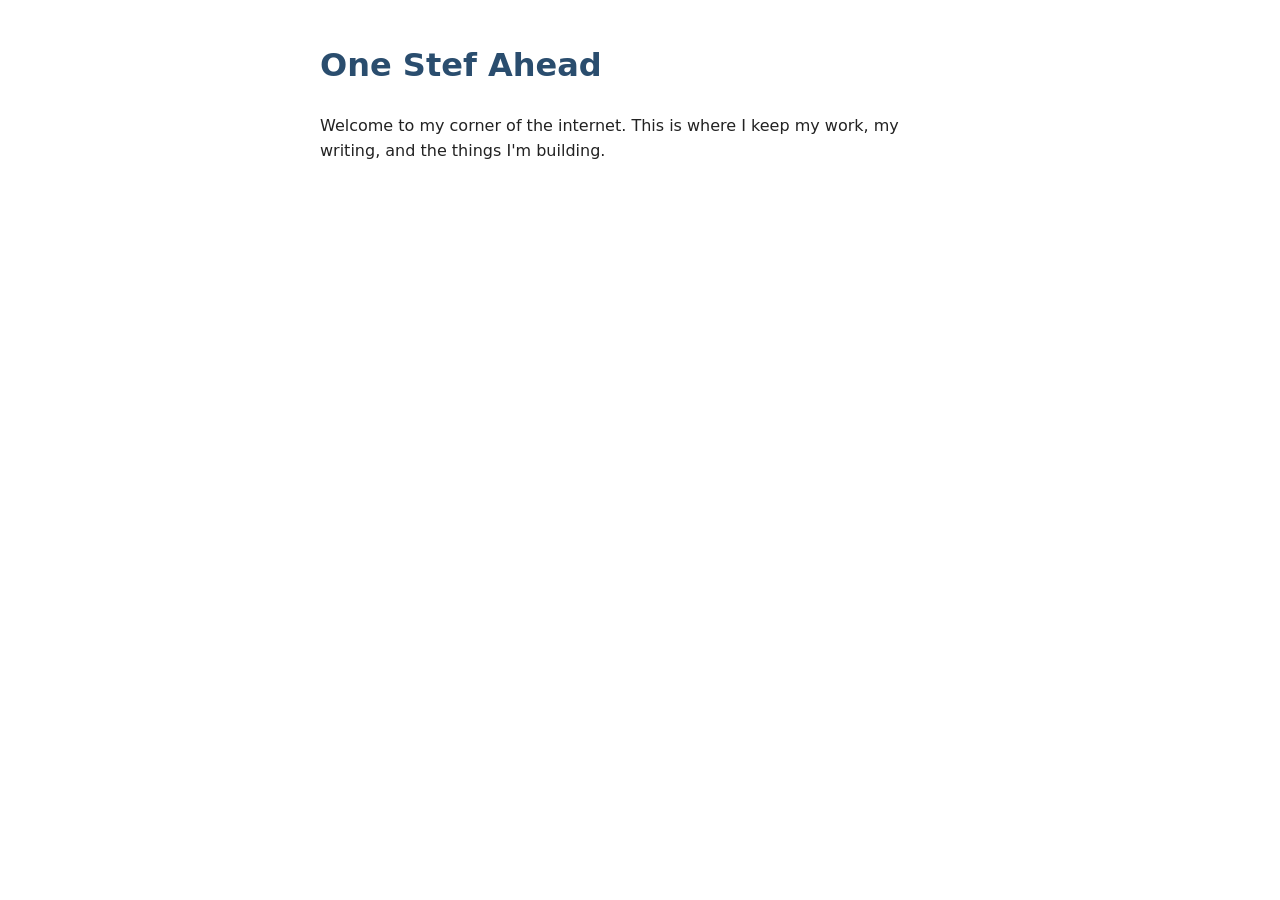
==== index.html @ 7581ebce "My first web page: profile with HTML and CSS" ====
<!DOCTYPE html>
<html lang="en">
  <head>
    <meta charset="UTF-8" />
    <title>Archive of my own</title>
    <link rel="stylesheet" href="styles.css"
  </head>
  <body>
    <h1>One Stef Ahead</h1>
    <p>Welcome to my corner of the internet. This is where I keep my work, my writing, and the things I'm building.</p>
  </body>
</html>
---- styles.css ----
body {
    font-family: system-ui, -apple-system, BlinkMacSystemFont, 'Segoe UI', Roboto, Oxygen, Ubuntu, Cantarell, 'Open Sans', 'Helvetica Neue', sans-serif;
    max-width: 640px;
    margin: 40px auto;
    padding: 0 20px;
    line-height: 1.6;
    color: #222
}

h1 {
    color: #2a4d6e
}
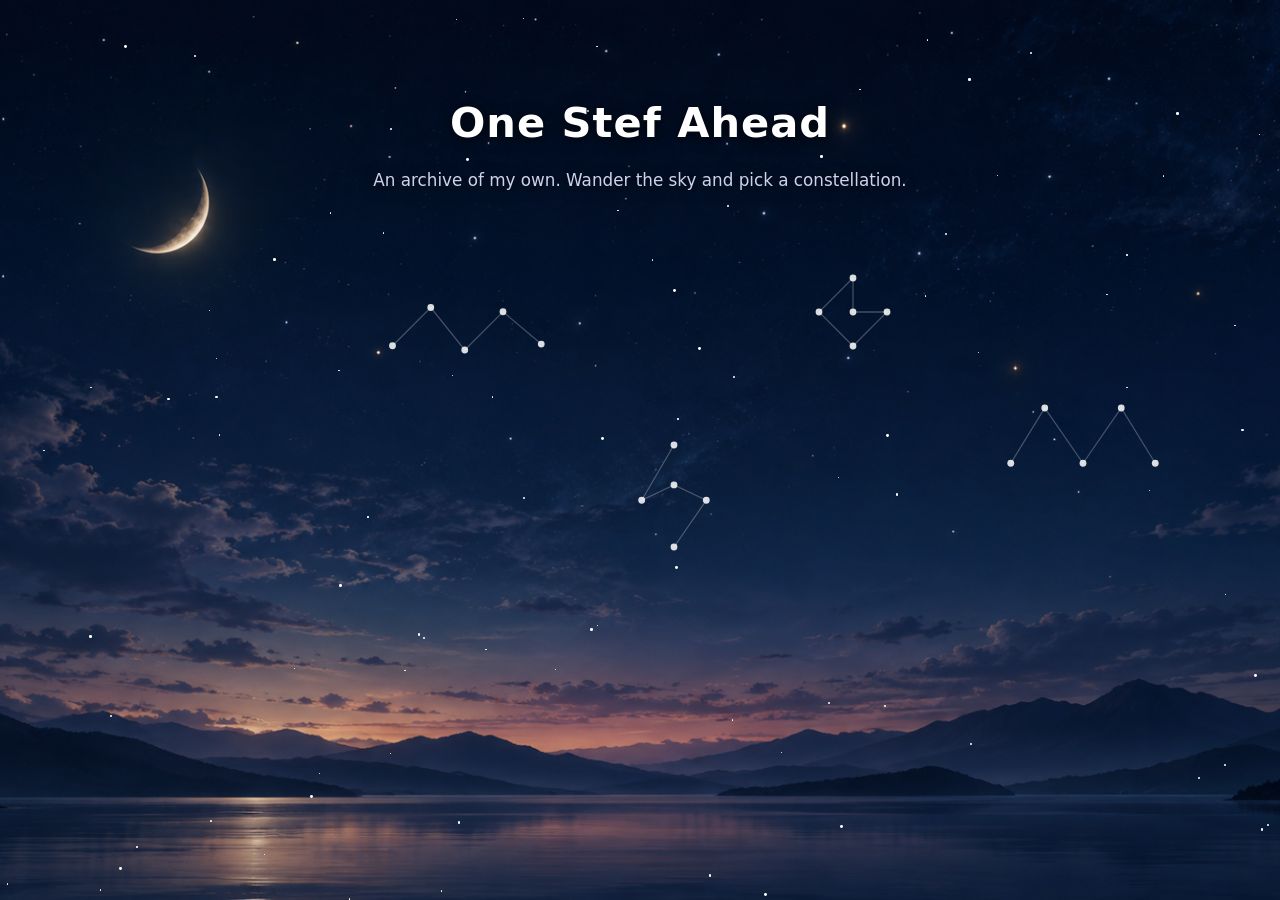
==== commit eba7b4a4: "Night-sky homepage with constellation navigation and twinkling stars" ====
--- a/index.html
+++ b/index.html
@@ -2,11 +2,71 @@
 <html lang="en">
   <head>
     <meta charset="UTF-8" />
+    <meta name="viewport" content="width=device-width, initial-scale=1.0" />
     <title>Archive of my own</title>
-    <link rel="stylesheet" href="styles.css"
+    <link rel="stylesheet" href="styles.css" />
   </head>
-  <body>
-    <h1>One Stef Ahead</h1>
-    <p>Welcome to my corner of the internet. This is where I keep my work, my writing, and the things I'm building.</p>
+  <body class="home">
+    <!-- Layer 1: the night-sky photo, pinned behind everything -->
+    <div class="sky"></div>
+    <!-- Layer 2: live twinkling stars (filled in by stars.js) -->
+    <div class="twinkles" id="twinkles"></div>
+
+    <!-- The welcome text -->
+    <header class="intro">
+      <h1>One Stef Ahead</h1>
+      <p>An archive of my own. Wander the sky and pick a constellation.</p>
+    </header>
+
+    <!-- The constellations = navigation. Each links to a page. -->
+    <nav class="constellations">
+    <a class="constellation" href="about.html" style="top:17%; left:30%;" aria-label="About Me">
+      <svg class="cst-svg" viewBox="0 0 200 150" preserveAspectRatio="xMidYMid meet">
+        <polyline class="cst-line" points="10,70 55,25 95,75 140,30 185,68" />
+        <circle class="cst-star" cx="10" cy="70" r="4" />
+        <circle class="cst-star" cx="55" cy="25" r="4" />
+        <circle class="cst-star" cx="95" cy="75" r="4" />
+        <circle class="cst-star" cx="140" cy="30" r="4" />
+        <circle class="cst-star" cx="185" cy="68" r="4" />
+      </svg>
+      <span class="cst-label">About Me</span>
+    </a>
+    <a class="constellation" href="garden.html" style="top:13%; left:60%;" aria-label="Secret Garden">
+      <svg class="cst-svg" viewBox="0 0 200 150" preserveAspectRatio="xMidYMid meet">
+        <polyline class="cst-line" points="100,15 60,55 100,95 140,55 100,55 100,15" />
+        <circle class="cst-star" cx="100" cy="15" r="4" />
+        <circle class="cst-star" cx="60" cy="55" r="4" />
+        <circle class="cst-star" cx="100" cy="95" r="4" />
+        <circle class="cst-star" cx="140" cy="55" r="4" />
+        <circle class="cst-star" cx="100" cy="55" r="4" />
+      </svg>
+      <span class="cst-label">Secret Garden</span>
+    </a>
+    <a class="constellation" href="playground.html" style="top:34%; left:78%;" aria-label="Playground">
+      <svg class="cst-svg" viewBox="0 0 200 150" preserveAspectRatio="xMidYMid meet">
+        <polyline class="cst-line" points="15,100 55,35 100,100 145,35 185,100" />
+        <circle class="cst-star" cx="15" cy="100" r="4" />
+        <circle class="cst-star" cx="55" cy="35" r="4" />
+        <circle class="cst-star" cx="100" cy="100" r="4" />
+        <circle class="cst-star" cx="145" cy="35" r="4" />
+        <circle class="cst-star" cx="185" cy="100" r="4" />
+      </svg>
+      <span class="cst-label">Playground</span>
+    </a>
+    <a class="constellation" href="projects.html" style="top:44%; left:46%;" aria-label="Projects">
+      <svg class="cst-svg" viewBox="0 0 200 150" preserveAspectRatio="xMidYMid meet">
+        <polyline class="cst-line" points="100,15 62,80 100,62 138,80 100,135" />
+        <circle class="cst-star" cx="100" cy="15" r="4" />
+        <circle class="cst-star" cx="62" cy="80" r="4" />
+        <circle class="cst-star" cx="100" cy="62" r="4" />
+        <circle class="cst-star" cx="138" cy="80" r="4" />
+        <circle class="cst-star" cx="100" cy="135" r="4" />
+      </svg>
+      <span class="cst-label">Projects</span>
+    </a>
+    </nav>
+
+    <!-- Layer 3: the JavaScript that generates the twinkles -->
+    <script src="stars.js"></script>
   </body>
 </html>
--- a/styles.css
+++ b/styles.css
@@ -1,12 +1,153 @@
+/* ================================================================
+   ARCHIVE OF MY OWN  —  styles
+   Layers, back to front:
+     .sky      (photo)        z-index -2
+     .twinkles (live stars)   z-index -1
+     text + constellations    on top
+   ================================================================ */
+
+/* ---- base ---- */
+* {
+    box-sizing: border-box;   /* padding/borders count INSIDE an element's width */
+    margin: 0;
+    padding: 0;
+}
+
 body {
     font-family: system-ui, -apple-system, BlinkMacSystemFont, 'Segoe UI', Roboto, Oxygen, Ubuntu, Cantarell, 'Open Sans', 'Helvetica Neue', sans-serif;
-    max-width: 640px;
-    margin: 40px auto;
-    padding: 0 20px;
     line-height: 1.6;
-    color: #222
+    color: #e8e8f0;
+    background-color: #0b0b1a;   /* fallback color before the photo loads */
+    min-height: 100vh;
+    overflow-x: hidden;
 }
 
-h1 {
-    color: #2a4d6e
-}+/* ===== Layer 1: the night-sky photo ===== */
+.sky {
+    position: fixed;
+    top: 0; left: 0;
+    width: 100%; height: 100%;
+    z-index: -2;                      /* furthest back */
+    background-image: url("sky.png");
+    background-size: cover;           /* fill screen, crop overflow */
+    background-position: center;
+}
+
+/* ===== Layer 2: live twinkling stars (filled by stars.js) ===== */
+.twinkles {
+    position: fixed;
+    top: 0; left: 0;
+    width: 100%; height: 100%;
+    z-index: -1;                      /* in front of photo, behind text */
+    pointer-events: none;             /* clicks pass through */
+}
+
+.star {
+    position: absolute;
+    background: #ffffff;
+    border-radius: 50%;               /* square -> circle */
+    animation: twinkle 3s ease-in-out infinite;
+}
+
+@keyframes twinkle {
+    0%   { opacity: 0.15; }
+    50%  { opacity: 1; }
+    100% { opacity: 0.15; }
+}
+
+/* ===== Intro text ===== */
+.intro {
+    position: relative;               /* sits on top, normal flow */
+    text-align: center;
+    padding-top: 10vh;                /* push down 10% of screen height */
+    padding-left: 20px;
+    padding-right: 20px;
+    text-shadow: 0 2px 14px rgba(0, 0, 0, 0.8);  /* readability halo */
+}
+
+.intro h1 {
+    font-size: 2.6rem;
+    font-weight: 600;
+    letter-spacing: 1px;
+    color: #ffffff;
+}
+
+.intro p {
+    margin-top: 10px;
+    color: #cfd2ec;
+    font-size: 1.05rem;
+}
+
+/* ===== Constellations = navigation ===== */
+.constellations {
+    position: relative;
+    width: 100%;
+    height: 60vh;                     /* room for them to spread out */
+}
+
+.constellation {
+    position: absolute;               /* each placed by its own top/left */
+    width: 170px;
+    height: 130px;
+    text-decoration: none;            /* no link underline */
+    display: block;
+}
+
+.cst-svg {
+    width: 100%;
+    height: 100%;
+    overflow: visible;
+}
+
+/* the star dots */
+.cst-star {
+    fill: #ffffff;
+    opacity: 0.85;
+    transition: fill 0.4s, r 0.4s;    /* smooth change on hover */
+}
+
+/* the connecting line */
+.cst-line {
+    fill: none;
+    stroke: rgba(255, 255, 255, 0.25);
+    stroke-width: 1.5;
+    transition: stroke 0.4s;
+}
+
+/* the label under each constellation */
+.cst-label {
+    display: block;
+    text-align: center;
+    margin-top: 6px;
+    color: #ffffff;
+    font-size: 0.95rem;
+    letter-spacing: 1px;
+    opacity: 0;                       /* hidden until hover */
+    transition: opacity 0.4s;
+    text-shadow: 0 1px 10px rgba(0, 0, 0, 0.9);
+}
+
+/* ---- hover: light the constellation up ---- */
+.constellation:hover .cst-label { opacity: 1; }
+.constellation:hover .cst-line  { stroke: rgba(185, 167, 255, 0.9); }
+.constellation:hover .cst-star  { fill: #b9a7ff; opacity: 1; }
+
+/* ===== Inner pages (About, Garden, etc.) ===== */
+.page {
+    position: relative;
+    max-width: 640px;
+    margin: 0 auto;
+    padding: 14vh 24px 60px;
+    text-shadow: 0 2px 14px rgba(0, 0, 0, 0.8);
+}
+.page h1 { font-size: 2.2rem; color: #ffffff; margin-bottom: 14px; }
+.page p  { color: #d7daf0; font-size: 1.1rem; }
+.back {
+    display: inline-block;
+    margin-bottom: 30px;
+    color: #b9a7ff;
+    text-decoration: none;
+    font-size: 0.95rem;
+    transition: color 0.3s;
+}
+.back:hover { color: #ffffff; }
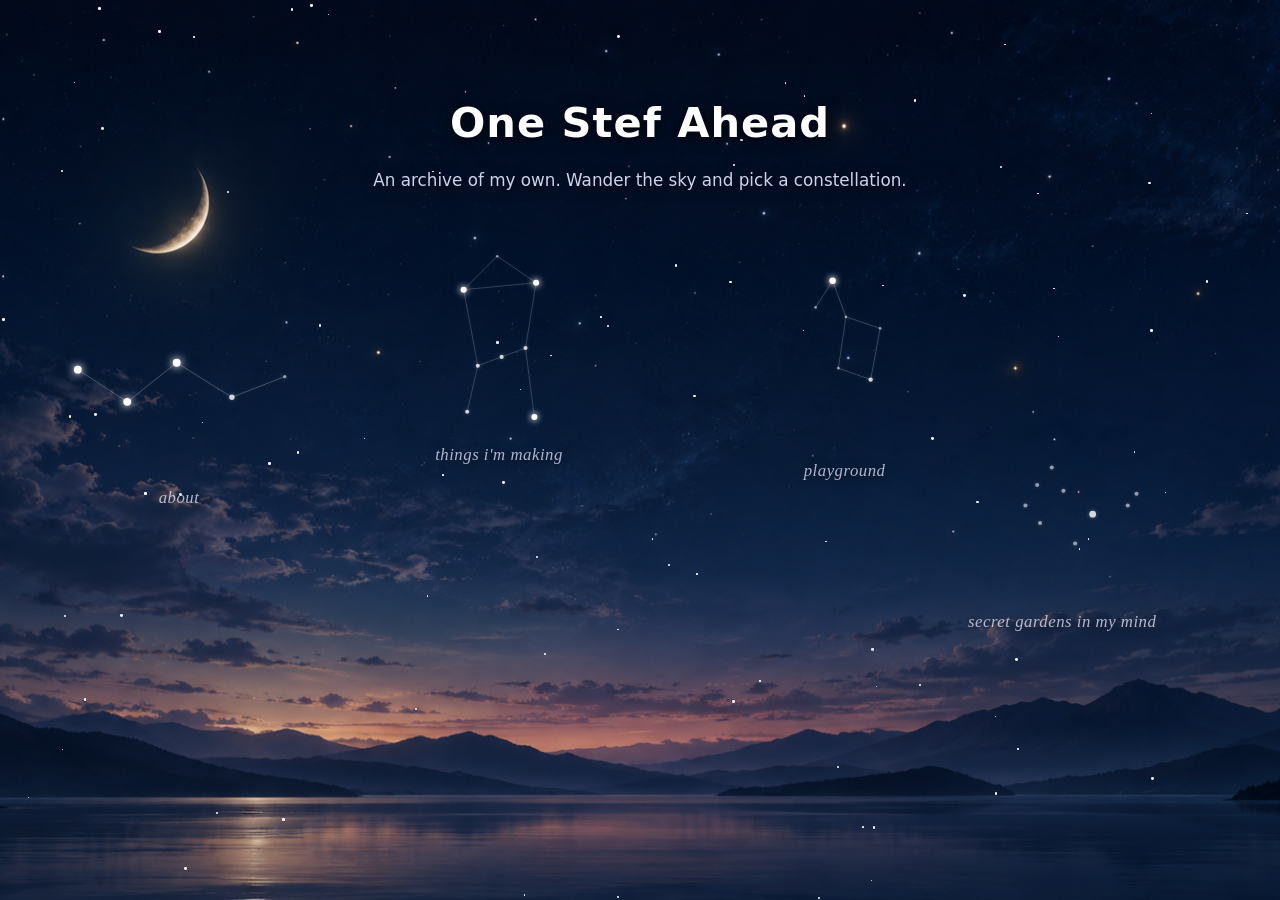
==== commit 5b957058: "More accurate constellations and fix Pleiades hover" ====
--- a/index.html
+++ b/index.html
@@ -7,66 +7,88 @@
     <link rel="stylesheet" href="styles.css" />
   </head>
   <body class="home">
-    <!-- Layer 1: the night-sky photo, pinned behind everything -->
     <div class="sky"></div>
-    <!-- Layer 2: live twinkling stars (filled in by stars.js) -->
     <div class="twinkles" id="twinkles"></div>
 
-    <!-- The welcome text -->
     <header class="intro">
       <h1>One Stef Ahead</h1>
       <p>An archive of my own. Wander the sky and pick a constellation.</p>
     </header>
 
-    <!-- The constellations = navigation. Each links to a page. -->
     <nav class="constellations">
-    <a class="constellation" href="about.html" style="top:17%; left:30%;" aria-label="About Me">
-      <svg class="cst-svg" viewBox="0 0 200 150" preserveAspectRatio="xMidYMid meet">
-        <polyline class="cst-line" points="10,70 55,25 95,75 140,30 185,68" />
-        <circle class="cst-star" cx="10" cy="70" r="4" />
-        <circle class="cst-star" cx="55" cy="25" r="4" />
-        <circle class="cst-star" cx="95" cy="75" r="4" />
-        <circle class="cst-star" cx="140" cy="30" r="4" />
-        <circle class="cst-star" cx="185" cy="68" r="4" />
-      </svg>
-      <span class="cst-label">About Me</span>
-    </a>
-    <a class="constellation" href="garden.html" style="top:13%; left:60%;" aria-label="Secret Garden">
-      <svg class="cst-svg" viewBox="0 0 200 150" preserveAspectRatio="xMidYMid meet">
-        <polyline class="cst-line" points="100,15 60,55 100,95 140,55 100,55 100,15" />
-        <circle class="cst-star" cx="100" cy="15" r="4" />
-        <circle class="cst-star" cx="60" cy="55" r="4" />
-        <circle class="cst-star" cx="100" cy="95" r="4" />
-        <circle class="cst-star" cx="140" cy="55" r="4" />
-        <circle class="cst-star" cx="100" cy="55" r="4" />
-      </svg>
-      <span class="cst-label">Secret Garden</span>
-    </a>
-    <a class="constellation" href="playground.html" style="top:34%; left:78%;" aria-label="Playground">
-      <svg class="cst-svg" viewBox="0 0 200 150" preserveAspectRatio="xMidYMid meet">
-        <polyline class="cst-line" points="15,100 55,35 100,100 145,35 185,100" />
-        <circle class="cst-star" cx="15" cy="100" r="4" />
-        <circle class="cst-star" cx="55" cy="35" r="4" />
-        <circle class="cst-star" cx="100" cy="100" r="4" />
-        <circle class="cst-star" cx="145" cy="35" r="4" />
-        <circle class="cst-star" cx="185" cy="100" r="4" />
-      </svg>
-      <span class="cst-label">Playground</span>
-    </a>
-    <a class="constellation" href="projects.html" style="top:44%; left:46%;" aria-label="Projects">
-      <svg class="cst-svg" viewBox="0 0 200 150" preserveAspectRatio="xMidYMid meet">
-        <polyline class="cst-line" points="100,15 62,80 100,62 138,80 100,135" />
-        <circle class="cst-star" cx="100" cy="15" r="4" />
-        <circle class="cst-star" cx="62" cy="80" r="4" />
-        <circle class="cst-star" cx="100" cy="62" r="4" />
-        <circle class="cst-star" cx="138" cy="80" r="4" />
-        <circle class="cst-star" cx="100" cy="135" r="4" />
-      </svg>
-      <span class="cst-label">Projects</span>
-    </a>
+      <a class="constellation" href="about.html" style="top:17%; left:5%;" aria-label="about">
+        <svg class="cst-svg" viewBox="0 0 200 110" preserveAspectRatio="xMidYMid meet">
+        <rect class="cst-hit" x="0" y="0" width="200" height="110" fill="transparent" pointer-events="all" />
+        <line class="cst-line" x1="12" y1="46" x2="55" y2="74" />
+        <line class="cst-line" x1="55" y1="74" x2="98" y2="40" />
+        <line class="cst-line" x1="98" y1="40" x2="146" y2="70" />
+        <line class="cst-line" x1="146" y1="70" x2="192" y2="52" />
+        <circle class="cst-star bright" cx="12" cy="46" r="3.4" opacity="1.0" />
+        <circle class="cst-star bright" cx="55" cy="74" r="3.4" opacity="1.0" />
+        <circle class="cst-star bright" cx="98" cy="40" r="3.4" opacity="1.0" />
+        <circle class="cst-star" cx="146" cy="70" r="2.3" opacity="0.8" />
+        <circle class="cst-star" cx="192" cy="52" r="1.4" opacity="0.55" />
+        </svg>
+        <span class="cst-label">about</span>
+      </a>
+      <a class="constellation" href="projects.html" style="top:9%; left:30%;" aria-label="things i'm making">
+        <svg class="cst-svg" viewBox="0 0 220 215" preserveAspectRatio="xMidYMid meet">
+        <rect class="cst-hit" x="0" y="0" width="220" height="215" fill="transparent" pointer-events="all" />
+        <line class="cst-line" x1="108" y1="16" x2="70" y2="54" />
+        <line class="cst-line" x1="108" y1="16" x2="152" y2="46" />
+        <line class="cst-line" x1="70" y1="54" x2="152" y2="46" />
+        <line class="cst-line" x1="70" y1="54" x2="86" y2="140" />
+        <line class="cst-line" x1="152" y1="46" x2="140" y2="120" />
+        <line class="cst-line" x1="140" y1="120" x2="113" y2="130" />
+        <line class="cst-line" x1="113" y1="130" x2="86" y2="140" />
+        <line class="cst-line" x1="86" y1="140" x2="74" y2="192" />
+        <line class="cst-line" x1="140" y1="120" x2="150" y2="198" />
+        <circle class="cst-star" cx="108" cy="16" r="1.4" opacity="0.55" />
+        <circle class="cst-star bright" cx="70" cy="54" r="3.4" opacity="1.0" />
+        <circle class="cst-star bright" cx="152" cy="46" r="3.4" opacity="1.0" />
+        <circle class="cst-star" cx="140" cy="120" r="2.3" opacity="0.8" />
+        <circle class="cst-star" cx="113" cy="130" r="2.3" opacity="0.8" />
+        <circle class="cst-star" cx="86" cy="140" r="2.3" opacity="0.8" />
+        <circle class="cst-star bright" cx="150" cy="198" r="3.4" opacity="1.0" />
+        <circle class="cst-star" cx="74" cy="192" r="2.3" opacity="0.8" />
+        </svg>
+        <span class="cst-label">things i'm making</span>
+      </a>
+      <a class="constellation" href="playground.html" style="top:12%; left:57%;" aria-label="playground">
+        <svg class="cst-svg" viewBox="0 0 170 200" preserveAspectRatio="xMidYMid meet">
+        <rect class="cst-hit" x="0" y="0" width="170" height="200" fill="transparent" pointer-events="all" />
+        <line class="cst-line" x1="72" y1="24" x2="54" y2="52" />
+        <line class="cst-line" x1="72" y1="24" x2="86" y2="62" />
+        <line class="cst-line" x1="86" y1="62" x2="122" y2="74" />
+        <line class="cst-line" x1="122" y1="74" x2="112" y2="128" />
+        <line class="cst-line" x1="112" y1="128" x2="78" y2="116" />
+        <line class="cst-line" x1="78" y1="116" x2="86" y2="62" />
+        <circle class="cst-star bright" cx="72" cy="24" r="3.4" opacity="1.0" />
+        <circle class="cst-star" cx="54" cy="52" r="1.4" opacity="0.55" />
+        <circle class="cst-star" cx="86" cy="62" r="1.4" opacity="0.55" />
+        <circle class="cst-star" cx="122" cy="74" r="1.4" opacity="0.55" />
+        <circle class="cst-star" cx="112" cy="128" r="2.3" opacity="0.8" />
+        <circle class="cst-star" cx="78" cy="116" r="1.4" opacity="0.55" />
+        </svg>
+        <span class="cst-label">playground</span>
+      </a>
+      <a class="constellation" href="garden.html" style="top:40%; left:74%;" aria-label="secret gardens in my mind">
+        <svg class="cst-svg" viewBox="0 0 150 130" preserveAspectRatio="xMidYMid meet">
+        <rect class="cst-hit" x="0" y="0" width="150" height="130" fill="transparent" pointer-events="all" />
+        <circle class="cst-star" cx="96" cy="72" r="2.3" opacity="0.8" />
+        <circle class="cst-star" cx="120" cy="66" r="1.4" opacity="0.55" />
+        <circle class="cst-star" cx="126" cy="58" r="1.4" opacity="0.55" />
+        <circle class="cst-star" cx="76" cy="56" r="1.4" opacity="0.55" />
+        <circle class="cst-star" cx="60" cy="78" r="1.4" opacity="0.55" />
+        <circle class="cst-star" cx="84" cy="92" r="1.4" opacity="0.55" />
+        <circle class="cst-star" cx="58" cy="52" r="1.4" opacity="0.55" />
+        <circle class="cst-star" cx="50" cy="66" r="1.4" opacity="0.55" />
+        <circle class="cst-star" cx="68" cy="40" r="1.4" opacity="0.55" />
+        </svg>
+        <span class="cst-label">secret gardens in my mind</span>
+      </a>
     </nav>
 
-    <!-- Layer 3: the JavaScript that generates the twinkles -->
     <script src="stars.js"></script>
   </body>
 </html>
--- a/styles.css
+++ b/styles.css
@@ -14,7 +14,7 @@
 }
 
 body {
-    font-family: system-ui, -apple-system, BlinkMacSystemFont, 'Segoe UI', Roboto, Oxygen, Ubuntu, Cantarell, 'Open Sans', 'Helvetica Neue', sans-serif;
+    font-family: system-ui, 'Helvetica';
     line-height: 1.6;
     color: #e8e8f0;
     background-color: #0b0b1a;   /* fallback color before the photo loads */
@@ -87,8 +87,8 @@
 
 .constellation {
     position: absolute;               /* each placed by its own top/left */
-    width: 170px;
-    height: 130px;
+    width: 230px;
+    height: 190px;
     text-decoration: none;            /* no link underline */
     display: block;
 }
@@ -99,38 +99,49 @@
     overflow: visible;
 }
 
+/* soft glow for the whole figure (CSS filter on the SVG) */
+.cst-svg { filter: drop-shadow(0 0 2px rgba(255,255,255,0.35)); }
+
 /* the star dots */
 .cst-star {
-    fill: #ffffff;
-    opacity: 0.85;
-    transition: fill 0.4s, r 0.4s;    /* smooth change on hover */
+    fill: #fdfdff;
+    transition: fill 0.5s, opacity 0.5s;
 }
 
-/* the connecting line */
-.cst-line {
-    fill: none;
-    stroke: rgba(255, 255, 255, 0.25);
-    stroke-width: 1.5;
-    transition: stroke 0.4s;
+/* bright anchor stars get an extra glow */
+.cst-star.bright {
+    filter: drop-shadow(0 0 4px rgba(255, 255, 255, 0.9));
 }
 
-/* the label under each constellation */
+/* the delicate connecting lines */
+.cst-line {
+    stroke: rgba(255, 255, 255, 0.3);
+    stroke-width: 0.7;                 /* hair-thin */
+    transition: stroke 0.5s;
+}
+
+/* the label sitting in the sky, always visible (lowercase italic serif) */
 .cst-label {
     display: block;
     text-align: center;
-    margin-top: 6px;
-    color: #ffffff;
-    font-size: 0.95rem;
-    letter-spacing: 1px;
-    opacity: 0;                       /* hidden until hover */
-    transition: opacity 0.4s;
-    text-shadow: 0 1px 10px rgba(0, 0, 0, 0.9);
+    margin-top: 2px;
+    color: #e9e6ff;
+    font-family: Georgia, 'Times New Roman', serif;
+    font-style: italic;
+    font-size: 1.05rem;
+    letter-spacing: 0.5px;
+    opacity: 0.75;                     /* softly present, not hidden */
+    transition: opacity 0.5s, color 0.5s;
+    text-shadow: 0 1px 12px rgba(0, 0, 0, 0.9);
 }
 
-/* ---- hover: light the constellation up ---- */
-.constellation:hover .cst-label { opacity: 1; }
-.constellation:hover .cst-line  { stroke: rgba(185, 167, 255, 0.9); }
-.constellation:hover .cst-star  { fill: #b9a7ff; opacity: 1; }
+/* invisible hover catcher so the WHOLE constellation box is hoverable */
+.cst-hit { fill: transparent; }
+
+/* ---- hover: the constellation brightens & lavender tint ---- */
+.constellation:hover .cst-label { opacity: 1; color: #ffffff; }
+.constellation:hover .cst-line  { stroke: rgba(201, 186, 255, 0.95); }
+.constellation:hover .cst-star  { fill: #d6ccff; }
 
 /* ===== Inner pages (About, Garden, etc.) ===== */
 .page {
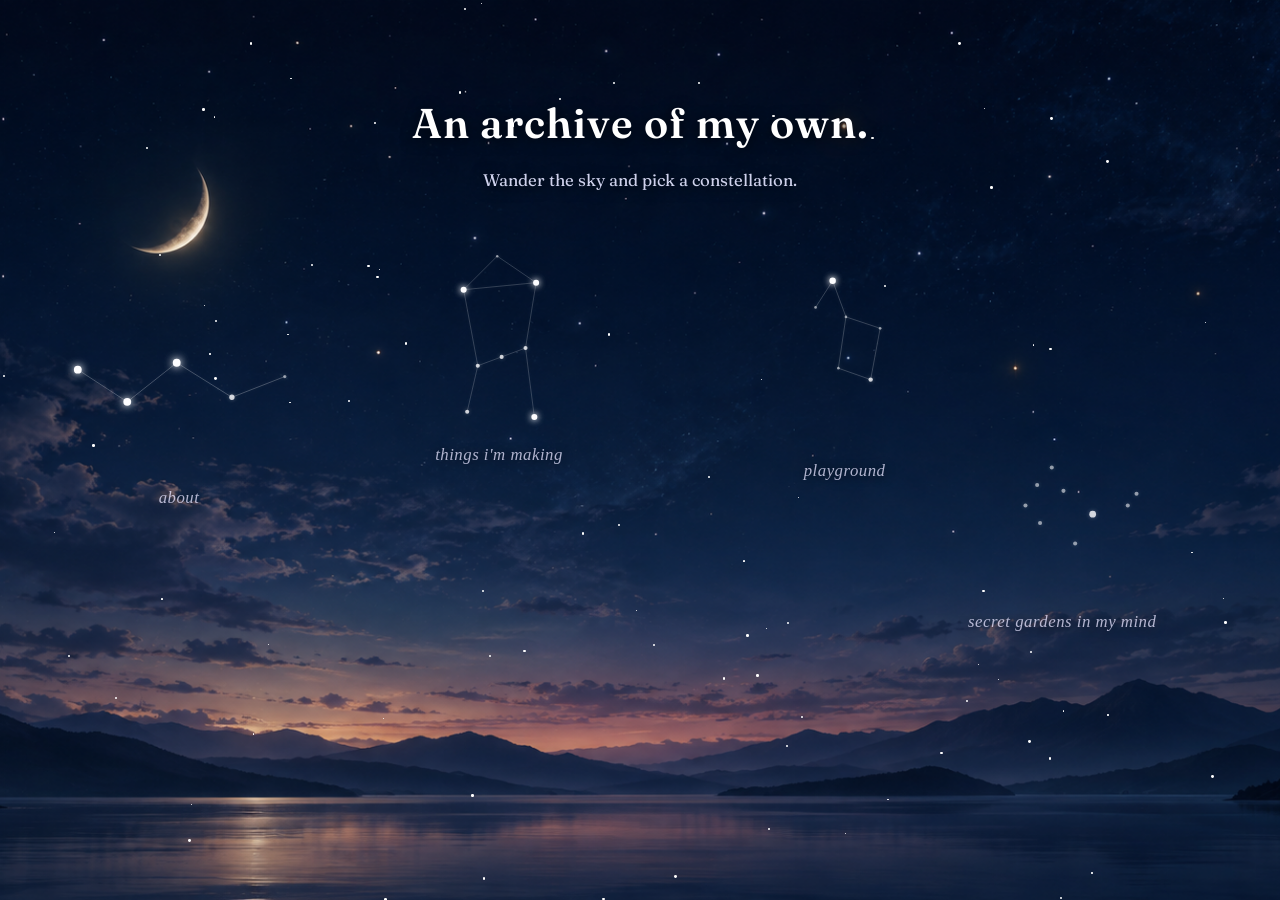
==== commit aa4d5c21: "fonts" ====
--- a/index.html
+++ b/index.html
@@ -4,6 +4,8 @@
     <meta charset="UTF-8" />
     <meta name="viewport" content="width=device-width, initial-scale=1.0" />
     <title>Archive of my own</title>
+       <link rel="preconnect" href="https://fonts.googleapis.com" />
+       <link href="https://fonts.googleapis.com/css2?family=Fraunces:ital,opsz,wght@0,400;0,600;1,500&display=swap" rel="stylesheet" />
     <link rel="stylesheet" href="styles.css" />
   </head>
   <body class="home">
@@ -11,8 +13,8 @@
     <div class="twinkles" id="twinkles"></div>
 
     <header class="intro">
-      <h1>One Stef Ahead</h1>
-      <p>An archive of my own. Wander the sky and pick a constellation.</p>
+      <h1>An archive of my own.</h1>
+      <p> Wander the sky and pick a constellation.</p>
     </header>
 
     <nav class="constellations">
--- a/styles.css
+++ b/styles.css
@@ -14,7 +14,7 @@
 }
 
 body {
-    font-family: system-ui, 'Helvetica';
+    font-family: 'Fraunces', Georgia, serif;
     line-height: 1.6;
     color: #e8e8f0;
     background-color: #0b0b1a;   /* fallback color before the photo loads */
@@ -143,6 +143,24 @@
 .constellation:hover .cst-line  { stroke: rgba(201, 186, 255, 0.95); }
 .constellation:hover .cst-star  { fill: #d6ccff; }
 
+/* ---- phones: stop scattering the constellations, stack them in a column ---- */
+@media (max-width: 760px) {
+    .constellations {
+        height: auto;                 /* no fixed sky height — grow to fit */
+        display: flex;
+        flex-direction: column;       /* one on top of the next */
+        align-items: center;          /* centered horizontally */
+        gap: 30px;                    /* breathing room between them */
+        padding: 10px 20px 70px;
+    }
+    .constellation {
+        position: static;             /* ignore the desktop top/left scatter */
+        width: 210px;
+        height: auto;                 /* let each figure size to its own shape */
+    }
+    .cst-svg { height: auto; }        /* keep each constellation's proportions */
+}
+
 /* ===== Inner pages (About, Garden, etc.) ===== */
 .page {
     position: relative;
@@ -162,3 +180,273 @@
     transition: color 0.3s;
 }
 .back:hover { color: #ffffff; }
+
+
+/* ================================================================
+   ABOUT PAGE — light cream theme (scrapbook)
+   ================================================================ */
+/* Robust cream background: a class on <html> works in every browser,
+   unlike html:has(...) which some mobile browsers don't support. */
+html.cream { background: #f6f1e7; }
+html:has(body.light) { background: #f6f1e7; }   /* belt-and-suspenders */
+body.light {
+    background: #f6f1e7;            /* warm cream */
+    color: #4a4038;                /* soft brown-grey text */
+    min-height: 100vh;
+    /* faint paper grain so the cream feels like real scrapbook paper */
+    background-image:
+        radial-gradient(circle at 20% 30%, rgba(201,176,139,0.07) 0, transparent 40%),
+        radial-gradient(circle at 80% 70%, rgba(201,176,139,0.07) 0, transparent 40%);
+}
+/* the About page has no sky/twinkle layers, so cover any that leak */
+body.light .sky, body.light .twinkles { display: none; }
+
+.light-back {
+    display: inline-block;
+    margin: 24px 0 0 28px;
+    color: #a98b6b;
+    font-family: Georgia, serif;
+    font-style: italic;
+    text-decoration: none;
+    font-size: 1rem;
+}
+.light-back:hover { color: #6f5a44; }
+
+.about {
+    max-width: 1040px;
+    margin: 0 auto;
+    padding: 20px 28px 80px;
+    display: grid;
+    grid-template-columns: 1fr 1.1fr;   /* two columns: photo | text */
+    gap: 48px;
+    align-items: start;
+}
+
+/* ---- left: portrait as a taped polaroid ---- */
+.about-photo { position: relative; }
+
+/* the polaroid: white card, thick bottom border, slight tilt */
+.polaroid {
+    position: relative;
+    background: #fffdf8;
+    padding: 12px 12px 48px;        /* big bottom = polaroid chin */
+    border-radius: 2px;
+    box-shadow: 0 14px 36px rgba(120, 95, 60, 0.28);
+    transform: rotate(-2.5deg);     /* casually placed */
+    max-width: 340px;               /* never balloons on mobile */
+    margin: 10px auto 0;
+}
+/* a strip of "washi tape" at the top */
+.polaroid::before {
+    content: "";
+    position: absolute;
+    top: -14px; left: 50%;
+    transform: translateX(-50%) rotate(-3deg);
+    width: 120px; height: 28px;
+    background: rgba(192, 168, 150, 0.45);
+    box-shadow: 0 2px 6px rgba(0,0,0,0.08);
+}
+.polaroid img {
+    display: block;
+    width: 100%;
+    height: auto;
+    border-radius: 1px;
+    /* crop to a shorter 4:5 frame instead of the tall 2:3 original.
+       object-fit:cover fills the frame and trims the overflow;
+       object-position pins it near the top so the face stays in view. */
+    aspect-ratio: 4 / 5;
+    object-fit: cover;
+    object-position: center 20%;
+}
+.polaroid-caption {
+    font-family: 'Caveat', Georgia, serif;
+    font-size: 1.6rem;
+    text-align: center;
+    color: #6f5a44;
+    margin-top: 10px;
+    line-height: 1;
+}
+.photo-note {
+    margin-top: 26px;
+    font-family: 'Caveat', Georgia, serif;
+    font-size: 1.4rem;
+    color: #a98b6b;
+    line-height: 1.5;
+    text-align: center;
+    transform: rotate(-1deg);
+}
+
+/* ---- scrapbook extras ---- */
+
+/* a round "sticker" that peeks over the corner of the polaroid */
+.sticker {
+    position: absolute;
+    top: 2px; right: 6px;
+    width: 46px; height: 46px;
+    display: flex; align-items: center; justify-content: center;
+    background: #f7d9d2;
+    border-radius: 50%;
+    box-shadow: 0 3px 8px rgba(120,95,60,0.25);
+    font-size: 1.3rem;
+    transform: rotate(12deg);
+    z-index: 3;
+}
+.sticker-heart { color: #d98c7a; }
+
+/* a little "filed in the archive" stamp under the photo */
+.date-stamp {
+    margin-top: 14px;
+    text-align: center;
+    font-family: 'Courier New', monospace;
+    font-size: 0.7rem;
+    letter-spacing: 1px;
+    text-transform: uppercase;
+    color: #bca488;
+    border: 1px dashed #cdb79a;
+    display: inline-block;
+    padding: 4px 10px;
+    border-radius: 2px;
+    transform: rotate(-2deg);
+    position: relative;
+    left: 50%;
+    translate: -50% 0;
+}
+
+/* a hand-drawn dashed frame around the whole scrapbook page */
+.about {
+    border: 2px dashed #d8c6a8;
+    border-radius: 10px;
+    background: rgba(255,253,248,0.35);
+}
+
+/* a second strip of washi tape, different color, bottom-left of polaroid */
+.polaroid::after {
+    content: "";
+    position: absolute;
+    bottom: 30px; left: -16px;
+    transform: rotate(38deg);
+    width: 90px; height: 24px;
+    background: rgba(176, 192, 170, 0.5);   /* sage green tape */
+    box-shadow: 0 2px 6px rgba(0,0,0,0.08);
+    z-index: 2;
+}
+
+/* a hand-drawn wavy underline beneath "a few coordinates" */
+.coord-title {
+    position: relative;
+    padding-bottom: 14px;      /* room for the underline below the text */
+}
+.coord-title::after {
+    content: "";
+    position: absolute;
+    left: 0; bottom: 0;
+    width: 130px; height: 5px;
+    background: repeating-linear-gradient(
+        -45deg,
+        #d6a97e 0 3px,
+        transparent 3px 6px
+    );
+    border-radius: 3px;
+}
+
+/* ---- right: text ---- */
+.eyebrow {
+    text-transform: uppercase;
+    letter-spacing: 3px;
+    font-size: 0.75rem;
+    color: #b49877;
+    margin-bottom: 8px;
+}
+.about-text h1 {
+    font-family: Georgia, 'Times New Roman', serif;
+    font-weight: 500;
+    font-size: 4rem;
+    line-height: 1;
+    color: #5a4632;
+    margin-bottom: 10px;
+}
+.tagline {
+    text-transform: uppercase;
+    letter-spacing: 4px;
+    font-size: 0.8rem;
+    color: #9a7f5f;
+    margin-bottom: 26px;
+}
+.lede {
+    font-family: Georgia, serif;
+    font-size: 1.4rem;
+    line-height: 1.5;
+    color: #4a4038;
+    margin-bottom: 40px;
+}
+
+.coord-title {
+    text-transform: uppercase;
+    letter-spacing: 3px;
+    font-size: 0.8rem;
+    font-weight: 600;
+    color: #9a7f5f;
+    margin-bottom: 20px;
+    border-top: 1px solid #ddd0bb;
+    padding-top: 22px;
+}
+.coordinates {
+    display: grid;
+    grid-template-columns: 1fr 1fr;    /* 2x2 grid of coordinates */
+    gap: 22px 28px;
+}
+/* each coordinate = a little paper card, slightly tilted */
+.coord {
+    display: flex;
+    gap: 14px;
+    align-items: flex-start;
+    background: #fffdf8;
+    padding: 16px 18px;
+    border-radius: 3px;
+    box-shadow: 0 6px 16px rgba(120, 95, 60, 0.14);
+}
+.coord:nth-child(1) { transform: rotate(-1.5deg); }
+.coord:nth-child(2) { transform: rotate(1.2deg); }
+.coord:nth-child(3) { transform: rotate(1deg); }
+.coord:nth-child(4) { transform: rotate(-1deg); }
+.coord-icon {
+    font-size: 1.5rem;
+    color: #a98b6b;
+    line-height: 1.2;
+    flex-shrink: 0;
+}
+.coord strong {
+    display: block;
+    font-size: 1.05rem;
+    color: #5a4632;
+    margin-bottom: 2px;
+}
+.coord small {
+    display: block;
+    font-size: 0.8rem;
+    line-height: 1.5;
+    text-transform: uppercase;
+    letter-spacing: 1px;
+    color: #a2927d;
+}
+.more-soon {
+    margin-top: 40px;
+    font-family: Georgia, serif;
+    font-style: italic;
+    color: #b49877;
+}
+
+/* ---- phones: stack to one column ---- */
+@media (max-width: 760px) {
+    .about {
+        grid-template-columns: 1fr;
+        gap: 28px;
+        padding: 10px 20px 70px;
+        text-align: center;
+    }
+    .about-text h1 { font-size: 3rem; }
+    .coordinates { grid-template-columns: 1fr; }
+    .coord { text-align: left; }        /* keep card text left-aligned */
+    .coord-title { text-align: center; }
+    .polaroid { max-width: 280px; }     /* comfortable photo size on phones */
+}
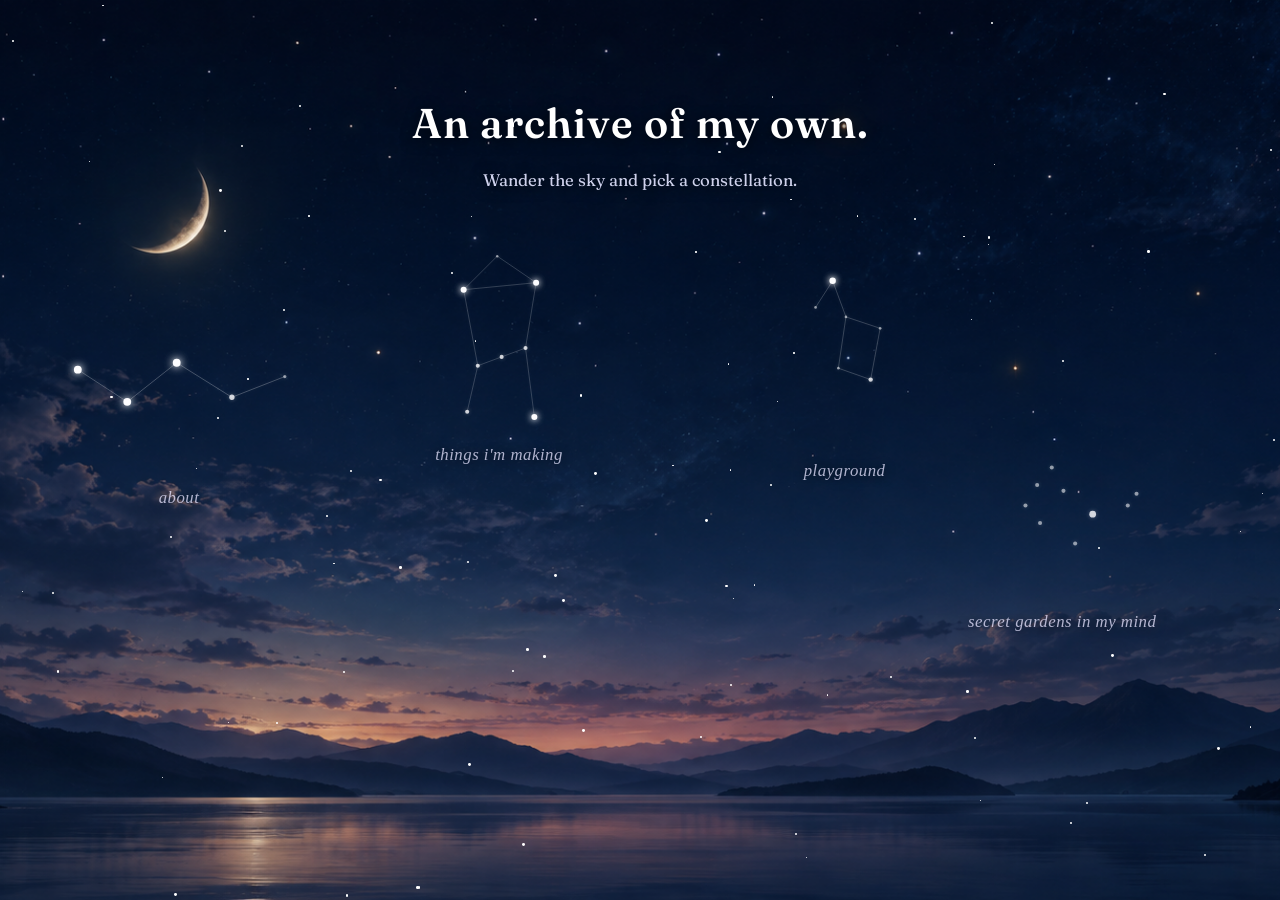
==== commit b762fd44: "Add cache-buster to styles.css link so new Fraunces font loads for visitors" ====
--- a/index.html
+++ b/index.html
@@ -6,7 +6,7 @@
     <title>Archive of my own</title>
        <link rel="preconnect" href="https://fonts.googleapis.com" />
        <link href="https://fonts.googleapis.com/css2?family=Fraunces:ital,opsz,wght@0,400;0,600;1,500&display=swap" rel="stylesheet" />
-    <link rel="stylesheet" href="styles.css" />
+    <link rel="stylesheet" href="styles.css?v=5" />
   </head>
   <body class="home">
     <div class="sky"></div>
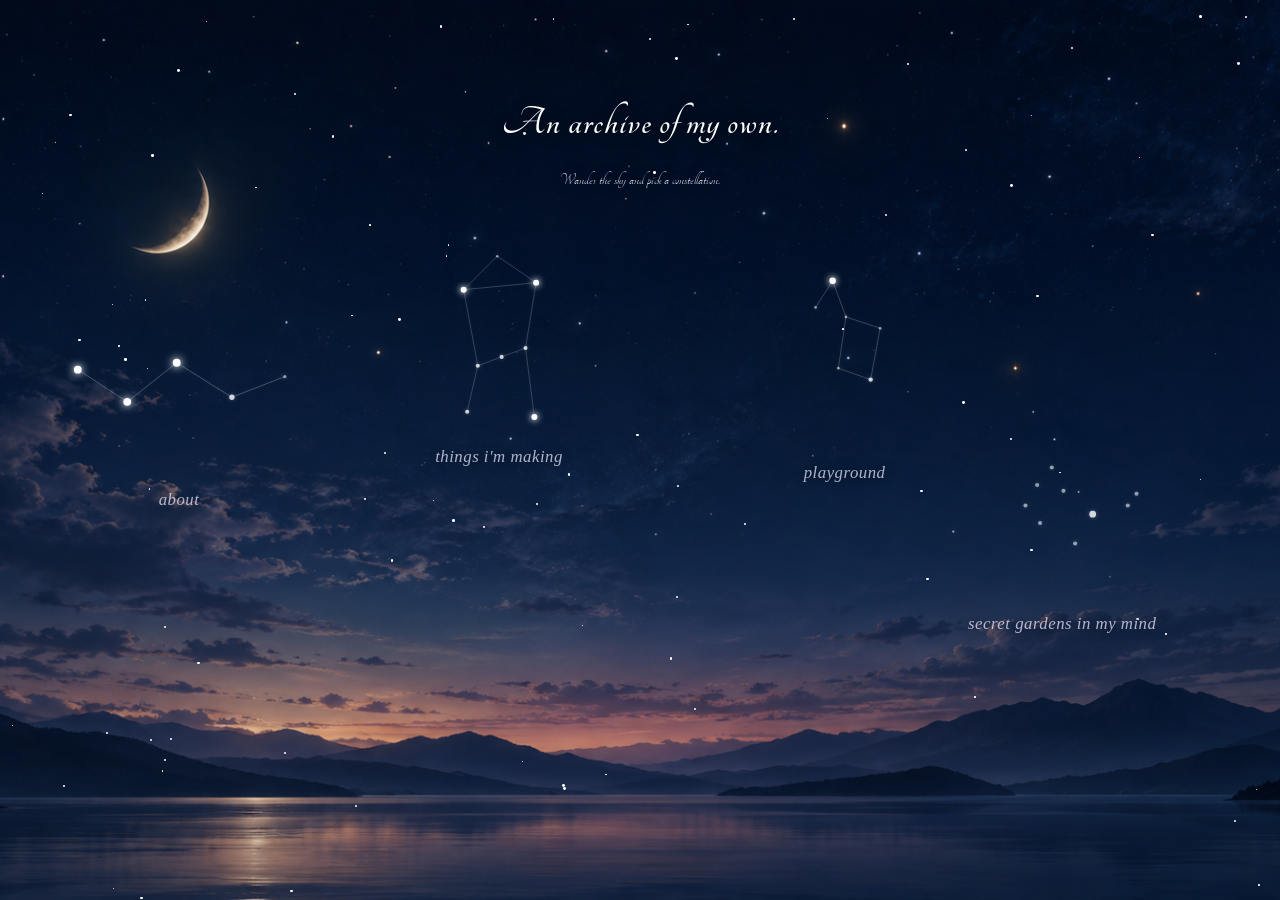
==== commit 0d6cddc8: "fonts" ====
--- a/index.html
+++ b/index.html
@@ -5,7 +5,7 @@
     <meta name="viewport" content="width=device-width, initial-scale=1.0" />
     <title>Archive of my own</title>
        <link rel="preconnect" href="https://fonts.googleapis.com" />
-       <link href="https://fonts.googleapis.com/css2?family=Fraunces:ital,opsz,wght@0,400;0,600;1,500&display=swap" rel="stylesheet" />
+       <link href="https://fonts.googleapis.com/css2?family=Tangerine:wght@400;700&display=swap" rel="stylesheet" />
     <link rel="stylesheet" href="styles.css?v=5" />
   </head>
   <body class="home">
--- a/styles.css
+++ b/styles.css
@@ -14,7 +14,7 @@
 }
 
 body {
-    font-family: 'Fraunces', Georgia, serif;
+    font-family: 'Tangerine', Georgia, serif;
     line-height: 1.6;
     color: #e8e8f0;
     background-color: #0b0b1a;   /* fallback color before the photo loads */
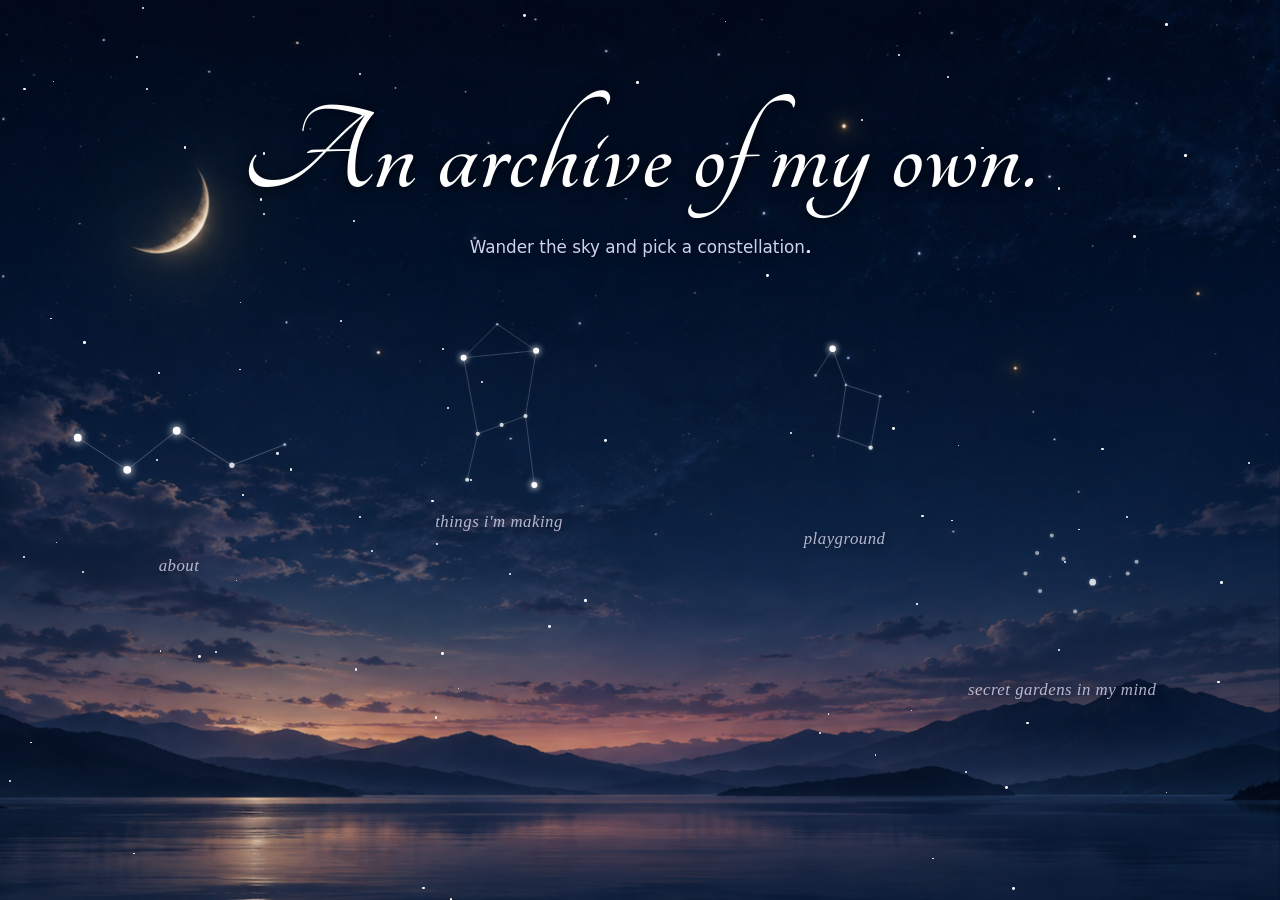
==== commit 8b400d65: "Homepage: Tangerine script on title only (responsive size), clean readable subheader" ====
--- a/index.html
+++ b/index.html
@@ -6,7 +6,7 @@
     <title>Archive of my own</title>
        <link rel="preconnect" href="https://fonts.googleapis.com" />
        <link href="https://fonts.googleapis.com/css2?family=Tangerine:wght@400;700&display=swap" rel="stylesheet" />
-    <link rel="stylesheet" href="styles.css?v=5" />
+    <link rel="stylesheet" href="styles.css?v=6" />
   </head>
   <body class="home">
     <div class="sky"></div>
--- a/styles.css
+++ b/styles.css
@@ -14,7 +14,7 @@
 }
 
 body {
-    font-family: 'Tangerine', Georgia, serif;
+    font-family: system-ui, 'Helvetica', sans-serif;
     line-height: 1.6;
     color: #e8e8f0;
     background-color: #0b0b1a;   /* fallback color before the photo loads */
@@ -66,9 +66,11 @@
 }
 
 .intro h1 {
-    font-size: 2.6rem;
-    font-weight: 600;
+    font-family: 'Tangerine', 'Georgia', cursive;  /* ornate script, title only */
+    font-size: 8rem;                 /* script fonts need to be BIG */
+    font-weight: 700;
     letter-spacing: 1px;
+    line-height: 1.05;
     color: #ffffff;
 }
 
@@ -159,6 +161,7 @@
         height: auto;                 /* let each figure size to its own shape */
     }
     .cst-svg { height: auto; }        /* keep each constellation's proportions */
+    .intro h1 { font-size: 4.5rem; }  /* script title smaller on phones */
 }
 
 /* ===== Inner pages (About, Garden, etc.) ===== */
